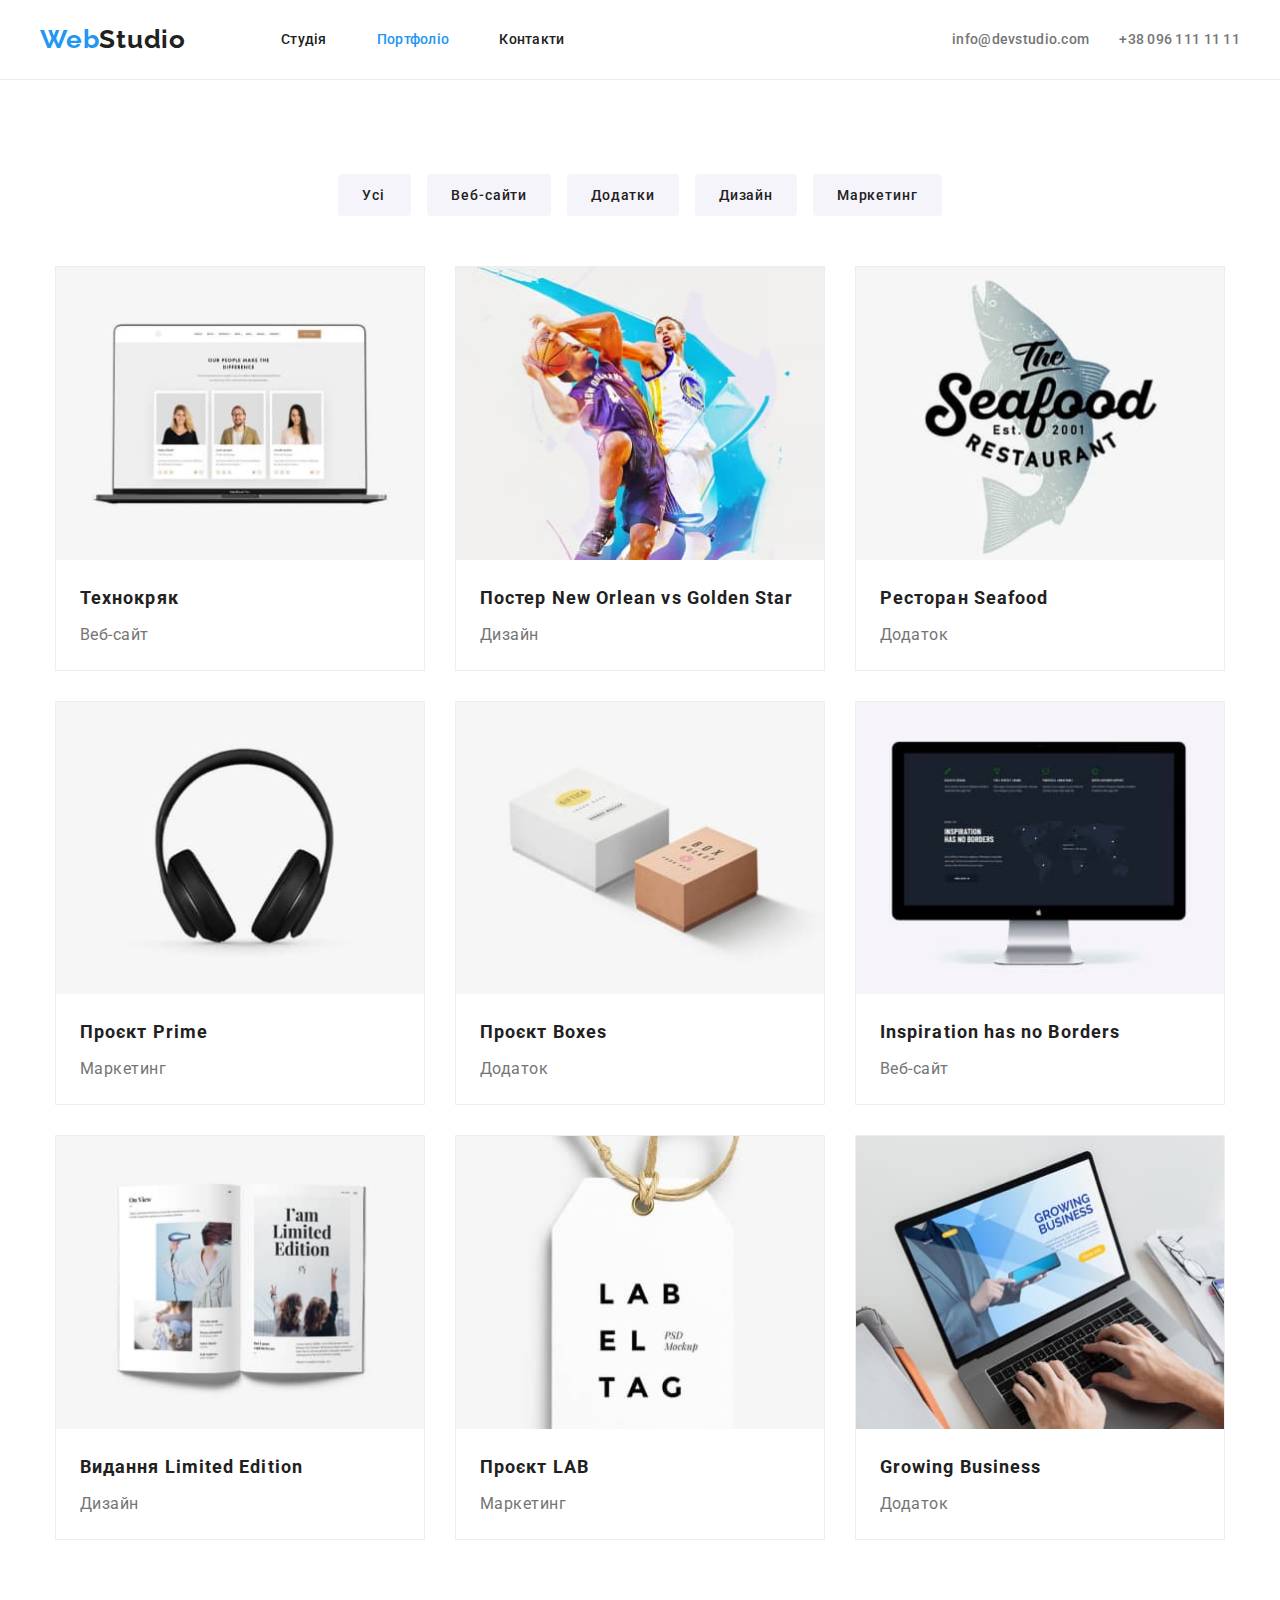
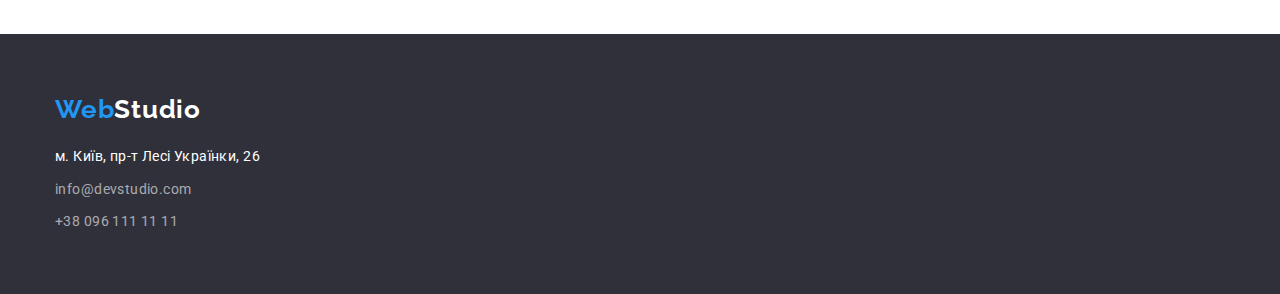
==== portfolio.html @ d3612d1d "Initial commit" ====
<!DOCTYPE html>
<html lang="uk">
  <head>
    <meta charset="UTF-8" />
    <meta http-equiv="X-UA-Compatible" content="IE=edge" />
    <meta name="viewport" content="width=device-width, initial-scale=1.0" />
    <title>Document</title>
    <link
      href="https://fonts.googleapis.com/css2?family=Raleway:wght@700&family=Roboto:wght@400;500;700;900&display=swap"
      rel="stylesheet" />
    <link
      rel="stylesheet"
      href="https://cdnjs.cloudflare.com/ajax/libs/modern-normalize/1.1.0/modern-normalize.min.css" />
    <link rel="stylesheet" href="./css/styles.css" />
  </head>

  <body>
    <!-- Шапка сайту -->
    <header class="header">
      <div class="header-container">
        <nav class="page-header">
          <a class="header-logo link" href="./index.html"
            >Web<span class="accent">Studio</span></a
          >
          <ul class="page-header-list">
            <li class="menu-item">
              <a class="nav-link link" href="./index.html">Студія</a>
            </li>
            <li class="menu-item">
              <a class="nav-link current link" href="./portfolio.html"
                >Портфоліо</a
              >
            </li>
            <li class="menu-item">
              <a class="nav-link link" href="">Контакти</a>
            </li>
          </ul>
        </nav>

        <ul class="page-header contacts">
          <li class="menu-contacts">
            <a class="auth-nav link" href="mailto:info@devstudio.com"
              >info@devstudio.com</a
            >
          </li>
          <li>
            <a class="auth-nav link" href="tell:+380961111111"
              >+38 096 111 11 11</a
            >
          </li>
        </ul>
      </div>
    </header>

    <main class="hero secondary">
      <!-- Портфоліо кнопки -->

      <section class="section">
        <div class="container">
          <h1 class="visually-hidden">Портфоліо</h1>
          <ul class="buttons">
            <li><button class="button" type="button">Усі</button></li>
            <li><button class="button" type="button">Веб-сайти</button></li>
            <li><button class="button" type="button">Додатки</button></li>
            <li><button class="button" type="button">Дизайн</button></li>
            <li><button class="button" type="button">Маркетинг</button></li>
          </ul>
          <!-- Портфоліо картки -->
          <ul class="card-set">
            <li class="item">
              <div class="card-thumb">
                <img
                  src="./images/ptf1img.jpg"
                  alt="Ноутбук з відкритим сайтом"
                  width="370" />
              </div>

              <div class="card-content">
                <h2 class="progect-name">Технокряк</h2>
                <p class="description">Веб-сайт</p>
              </div>
            </li>

            <li class="item">
              <div class="card-thumb">
                <img
                  src="./images/ptf2img.jpg"
                  alt="Два баскетболісти"
                  width="370" />
              </div>
              <div class="card-content">
                <h2 class="progect-name">Постер New Orlean vs Golden Star</h2>
                <p class="description">Дизайн</p>
              </div>
            </li>

            <li class="item">
              <div class="card-thumb">
                <img
                  src="./images/ptf3img.jpg"
                  alt="Логотип Ресторану"
                  width="370" />
              </div>
              <div class="card-content">
                <h2 class="progect-name">Ресторан Seafood</h2>
                <p class="description">Додаток</p>
              </div>
            </li>

            <li class="item">
              <div class="card-thumb">
                <img
                  src="./images/ptf4img.jpg"
                  alt="Накладні навушники"
                  width="370" />
              </div>
              <div class="card-content">
                <h2 class="progect-name">Проєкт Prime</h2>
                <p class="description">Маркетинг</p>
              </div>
            </li>

            <li class="item">
              <div class="card-thumb">
                <img src="./images/ptf5img.jpg" alt="Дві коробки" width="370" />
              </div>
              <div class="card-content">
                <h2 class="progect-name">Проєкт Boxes</h2>
                <p class="description">Додаток</p>
              </div>
            </li>

            <li class="item">
              <div class="card-thumb">
                <img src="./images/ptf6img.jpg" alt="Монітор" width="370" />
              </div>
              <div class="card-content">
                <h2 class="progect-name">Inspiration has no Borders</h2>
                <p class="description">Веб-сайт</p>
              </div>
            </li>

            <li class="item">
              <div class="card-thumb">
                <img src="./images/ptf7img.jpg" alt="Книга" width="370" />
              </div>
              <div class="card-content">
                <h2 class="progect-name">Видання Limited Edition</h2>
                <p class="description">Дизайн</p>
              </div>
            </li>

            <li class="item">
              <div class="card-thumb">
                <img src="./images/ptf8img.jpg" alt="Бірка" width="370" />
              </div>
              <div class="card-content">
                <h2 class="progect-name">Проєкт LAB</h2>
                <p class="description">Маркетинг</p>
              </div>
            </li>

            <li class="item">
              <div class="card-thumb">
                <img
                  src="./images/ptf9img.jpg"
                  alt="Чоловік пише на наутбуці"
                  width="370" />
              </div>
              <div class="card-content">
                <h2 class="progect-name">Growing Business</h2>
                <p class="description">Додаток</p>
              </div>
            </li>
          </ul>
        </div>
      </section>
    </main>

    <footer class="footer">
      <div class="container">
        <a class="footer-logo link" href="./index.html"
          >Web<span class="footer-accent">Studio</span></a
        >
        <address>
          <ul>
            <li class="footer-list">
              <a
                class="link-map link"
                href="https://goo.gl/maps/CPtrU1FHBa2aNyZL9"
                target="_blank"
                rel="noopener noreferrer nofollow"
                >м. Київ, пр-т Лесі Українки, 26</a
              >
            </li>
            <li class="footer-list">
              <a class="footer-link link" href="mailto:info@devstudio.com"
                >info@devstudio.com</a
              >
            </li>
            <li class="footer-list">
              <a class="footer-link link" href="tel:+380961111111"
                >+38 096 111 11 11</a
              >
            </li>
          </ul>
        </address>
      </div>
    </footer>
  </body>
</html>
---- css/styles.css ----
/* ----------------------index.html---------------------- */

:root {
  --primary-text-color: #757575;
  --title-text-color: #212121;
  --accent-color: #2196f3;
  --primary-bgc-color: #fff;
  --card-set-gap: 30px;
}

body {
  color: var(--title-text-color);
  font-family: "Roboto", sans-serif;
  font-size: 14px;
  background-color: var(--primary-bgc-color);
}

.accent {
  color: var(--title-text-color);
}

.link {
  text-decoration: none;
}

.container {
  width: 1200px;
  padding: 0 15px;
  margin-left: auto;
  margin-right: auto;

  /* outline: 2px solid tomato; */
}

h1,
h2,
h3,
h4,
h5,
h6,
p {
  margin: 0;
}

ul,
ol {
  margin: 0;
  padding-left: 0;
}
img {
  display: block;
  max-width: 100%;
  height: auto;
}

/* ----------------------Шапка сайта---------------------- */

.header {
  border-bottom: 1px solid #ececec;
}
.header-container {
  display: flex;
  padding: 24px 0;
  width: 1200px;
  margin-left: auto;
  margin-right: auto;
}

.page-container {
  display: flex;
  align-items: center;
}

.page-header.contacts {
  display: flex;
  margin-left: auto;
  gap: 30px;
}

.page-header {
  display: flex;
  align-items: center;

  /* outline: 2px solid tomato; */
}

.page-header-list {
  display: flex;
  gap: 50px;
}

.header-logo {
  color: var(--accent-color);
  font-family: "Raleway";
  font-style: normal;
  font-size: 26px;
  font-weight: 700;
  line-height: 1.19;
  letter-spacing: 0.03em;
  margin-right: 95px;
}

.nav-link {
  color: var(--title-text-color);
  font-weight: 500;
  line-height: 1.14;
  letter-spacing: 0.02em;
}
.nav-link.current {
  color: var(--accent-color);
}
.nav-link:hover,
.nav-link:focus {
  color: var(--accent-color);
}
.header .auth-nav {
  font-weight: 500;
  line-height: 1.14;
  letter-spacing: 0.02em;
  color: var(--primary-text-color);
}
.header .auth-nav:hover,
.header .auth-nav:focus {
  color: var(--accent-color);
}
.button {
  border-radius: 4px;
  border-color: transparent;
  color: var(--title-text-color);
  cursor: pointer;
  background: #f5f4fa;
  font-weight: 500;
  line-height: 1.88;
  padding: 6px 22px;
  margin: 0 8px;
  min-width: 73px;
  display: flex;
  align-items: center;
  text-align: center;
  letter-spacing: 0.06em;
}
.button:hover {
  background-color: var(--accent-color);
  color: #ffffff;
  box-shadow: 0px 4px 4px rgba(0, 0, 0, 0.15);
}

.button.order {
  display: inline-block;
  background-color: var(--accent-color);
  color: var(--primary-bgc-color);
  box-shadow: 0px 4px 4px rgba(0, 0, 0, 0.15);
  border-radius: 4px;
  margin-top: 30px;
}
.button.order:hover {
  background: var(--primary-bgc-color);
  color: var(--title-text-color);
}
.buttons {
  display: flex;
  justify-content: center;
  margin-bottom: 50px;
}

/* ----------------------Герой---------------------- */

.visually-hidden {
  position: absolute;
  width: 1px;
  height: 1px;
  margin: -1px;
  border: 0;
  padding: 0;

  white-space: nowrap;
  clip-path: inset(100%);
  clip: rect(0 0 0 0);
  overflow: hidden;
}
.overlay {
  max-width: 1600px;
  background-color: #2196f3;
}

.hero.secondary {
  background: #f5f5f5;
}

.hero-title {
  width: 696px;
  font-weight: 900;
  line-height: 1.36;
  font-size: 44px;
  letter-spacing: 0.06em;
  text-transform: uppercase;
  margin: 0 auto;
  color: var(--primary-bgc-color);
}
ul {
  list-style: none;
}

/* ----------------------Cекції---------------------- */

.section {
  padding-top: 94px;
  padding-bottom: 94px;
}
.section.hero {
  background: #2f303a;
  text-align: center;
  padding: 200px 0;
}
.section-title {
  font-size: 36px;
  line-height: 1.16;
  letter-spacing: 0.03em;
  margin-bottom: 50px;
  text-align: center;
}
.container-advantages {
  width: 270px;
}

.about {
  padding-top: 0;
}

.title {
  margin-bottom: 10px;
  font-size: 14px;
  text-transform: uppercase;
}
.section .text {
  color: var(--primary-text-color);
  line-height: 1.71;
  letter-spacing: 0.03em;
}

.team .name {
  font-weight: 500;
  line-height: 1.18;
  font-size: 16px;
  text-align: center;
  letter-spacing: 0.03em;
  margin-bottom: 10px;
}
.team .position {
  line-height: 1.18;
  font-size: 16px;
  text-align: center;
  letter-spacing: 0.03em;
  color: var(--primary-text-color);
}
.team {
  background: #f5f4fa;
}
.section .item-team {
  background: var(--primary-bgc-color);
  box-shadow: 0px 1px 3px rgba(0, 0, 0, 0.12), 0px 1px 1px rgba(0, 0, 0, 0.14),
    0px 2px 1px rgba(0, 0, 0, 0.2);
  border-radius: 0px 0px 4px 4px;
}

.ourteam {
  display: flex;
  flex-wrap: wrap;
  margin-left: calc(-1 * var(--card-set-gap));
  margin-top: calc(-1 * var(--card-set-gap));
}
.team-content {
  padding: 30px;
}
.item-team {
  width: 270px;
  height: 368px;
  margin-left: var(--card-set-gap);
  margin-top: var(--card-set-gap);

  text-align: center;
}
.team {
  padding-bottom: 94px;
  background-color: #f5f4fa;
}

.advantages {
  display: flex;
  gap: 30px;
}
.whatwedo {
  display: flex;
  gap: 30px;
}

/* ----------------------Футер---------------------- */

.footer {
  background: #2f303a;
  padding: 60px 0;
}
.footer-list:not(:last-child) {
  margin-bottom: 9px;
}
.footer-logo {
  color: var(--accent-color);
  font-family: "Raleway";
  font-style: normal;
  font-weight: 700;
  font-size: 26px;
  line-height: 1.19;
  letter-spacing: 0.03em;
  margin-bottom: 20px;
  display: block;
}
.footer-logo:hover,
.footer-logo:focus {
  color: var(--accent-color);
}
.footer-link {
  font-style: normal;
  line-height: 1.71;
  letter-spacing: 0.03em;
  color: rgba(255, 255, 255, 0.6);
}

.footer-link:hover,
.footer-link:focus {
  color: var(--accent-color);
}
.footer .link-map {
  font-style: normal;
  line-height: 1.71;
  letter-spacing: 0.03em;
  color: var(--primary-bgc-color);
}

.footer-accent {
  color: var(--primary-bgc-color);
}

/* ----------------------portfolio.html---------------------- */

.hero.secondary {
  background-color: #fff;
}
.progect-name {
  line-height: 2;
  display: flex;
  font-size: 18px;
  letter-spacing: 0.06em;
  color: var(--title-text-color);
  margin-left: auto;
  margin-bottom: 4px;
}

.description {
  line-height: 1.88;
  display: flex;
  letter-spacing: 0.03em;
  font-size: 16px;
  color: var(--primary-text-color);
  margin-left: auto;
}

.card-set .item {
  background: #ffffff;
  border: 1px solid #eeeeee;
  flex-basis: calc(100% / 3 - var(--card-set-gap));
  margin-left: var(--card-set-gap);
  margin-top: var(--card-set-gap);

  /* outline: 1px solid teal; */
}
.card-set {
  display: flex;
  flex-wrap: wrap;
  margin-left: calc(-1 * var(--card-set-gap));
  margin-top: calc(-1 * var(--card-set-gap));
}

.item * {
  /* outline: 1px solid red; */
}
.card-content {
  padding: 20px 24px;
}
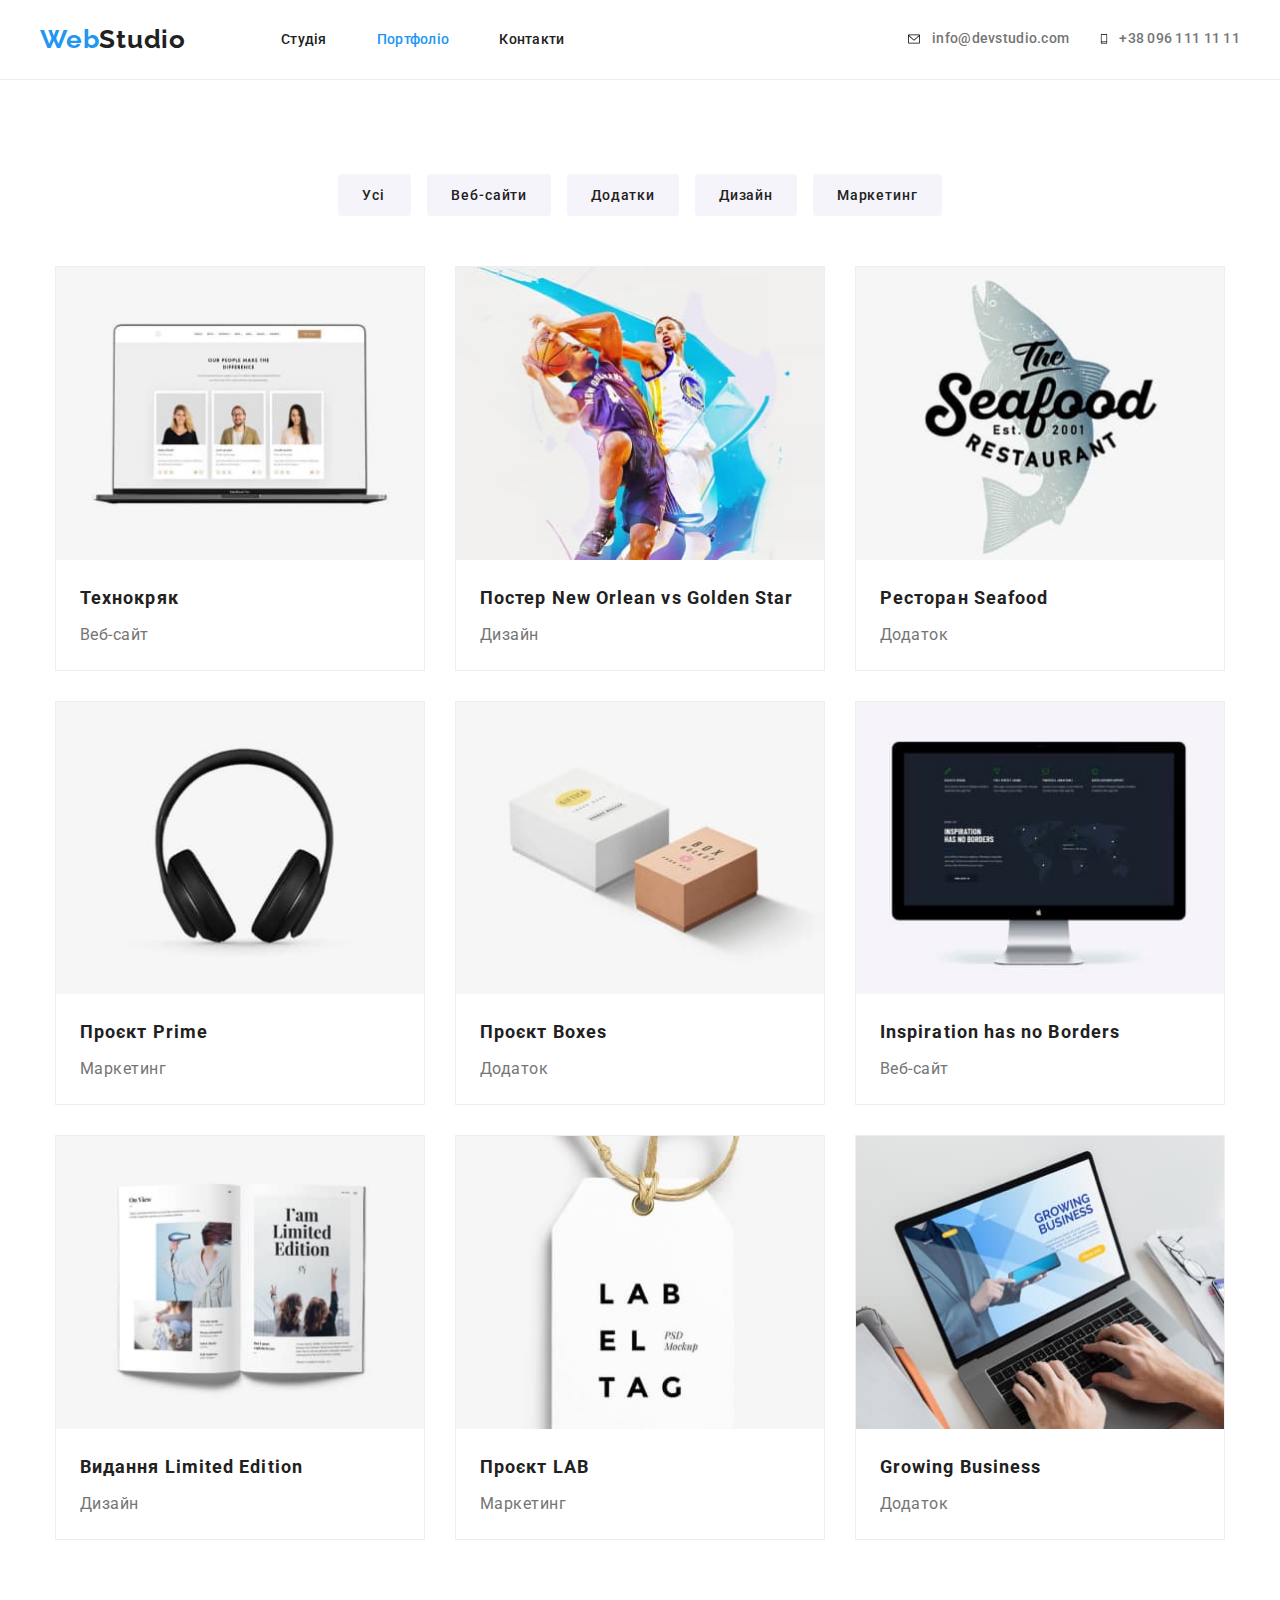
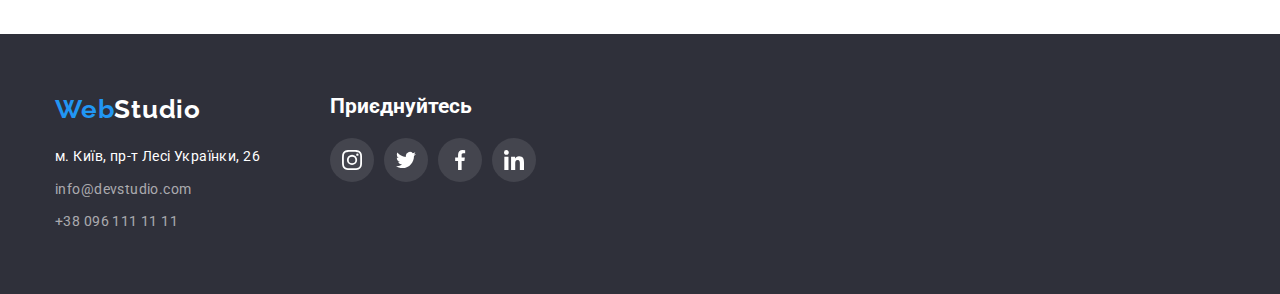
==== commit 015c6ac6: "Додає svg іконки на макет" ====
--- a/portfolio.html
+++ b/portfolio.html
@@ -40,12 +40,18 @@
         <ul class="page-header contacts">
           <li class="menu-contacts">
             <a class="auth-nav link" href="mailto:info@devstudio.com"
-              >info@devstudio.com</a
+              ><svg class="icon-contacts" width="16" height="12">
+                <use href="./images/symbol-defs.svg#icon-envelope"></use>
+              </svg>
+              info@devstudio.com</a
             >
           </li>
-          <li>
+          <li class="menu-contacts">
             <a class="auth-nav link" href="tell:+380961111111"
-              >+38 096 111 11 11</a
+              ><svg class="icon-contacts" width="10" height="16">
+                <use href="./images/symbol-defs.svg#icon-smartphone"></use>
+              </svg>
+              +38 096 111 11 11</a
             >
           </li>
         </ul>
@@ -54,7 +60,6 @@
 
     <main class="hero secondary">
       <!-- Портфоліо кнопки -->
-
       <section class="section">
         <div class="container">
           <h1 class="visually-hidden">Портфоліо</h1>
@@ -178,33 +183,69 @@
     </main>
 
     <footer class="footer">
-      <div class="container">
-        <a class="footer-logo link" href="./index.html"
-          >Web<span class="footer-accent">Studio</span></a
-        >
-        <address>
-          <ul>
-            <li class="footer-list">
-              <a
-                class="link-map link"
-                href="https://goo.gl/maps/CPtrU1FHBa2aNyZL9"
-                target="_blank"
-                rel="noopener noreferrer nofollow"
-                >м. Київ, пр-т Лесі Українки, 26</a
-              >
-            </li>
-            <li class="footer-list">
-              <a class="footer-link link" href="mailto:info@devstudio.com"
-                >info@devstudio.com</a
-              >
-            </li>
-            <li class="footer-list">
-              <a class="footer-link link" href="tel:+380961111111"
-                >+38 096 111 11 11</a
-              >
-            </li>
-          </ul>
-        </address>
+      <div class="container foot-er">
+        <div class="info">
+          <a class="footer-logo link" href="./index.html"
+            >Web<span class="footer-accent">Studio</span></a
+          >
+
+          <address>
+            <ul>
+              <li class="footer-list">
+                <a
+                  class="link-map link"
+                  href="https://goo.gl/maps/CPtrU1FHBa2aNyZL9"
+                  target="_blank"
+                  rel="noopener noreferrer nofollow"
+                  >м. Київ, пр-т Лесі Українки, 26</a
+                >
+              </li>
+              <li class="footer-list">
+                <a class="footer-link link" href="mailto:info@devstudio.com"
+                  >info@devstudio.com</a
+                >
+              </li>
+              <li class="footer-list">
+                <a class="footer-link link" href="tel:+380961111111"
+                  >+38 096 111 11 11</a
+                >
+              </li>
+            </ul>
+          </address>
+        </div>
+        <div class="footer-info">
+          <h2 class="footer-title">Приєднуйтесь</h2>
+          <ul class="social-footer">
+            <li class="icon-list">
+              <a href="" class="footer-icon">
+                <svg class="icon">
+                  <use href="./images/symbol-defs.svg#icon-instagram"></use>
+                </svg>
+              </a>
+            </li>
+            <li>
+              <a href="" class="footer-icon">
+                <svg class="icon" width="20" height="20">
+                  <use href="./images/symbol-defs.svg#icon-twitter"></use>
+                </svg>
+              </a>
+            </li>
+            <li>
+              <a href="" class="footer-icon"
+                ><svg class="icon">
+                  <use href="./images/symbol-defs.svg#icon-facebook"></use>
+                </svg>
+              </a>
+            </li>
+            <li>
+              <a href="" class="footer-icon"
+                ><svg class="icon">
+                  <use href="./images/symbol-defs.svg#icon-linkedin"></use>
+                </svg>
+              </a>
+            </li>
+          </ul>
+        </div>
       </div>
     </footer>
   </body>
--- a/css/styles.css
+++ b/css/styles.css
@@ -5,6 +5,7 @@
   --title-text-color: #212121;
   --accent-color: #2196f3;
   --primary-bgc-color: #fff;
+  --primary-svg-color: #afb1b8;
   --card-set-gap: 30px;
 }
 
@@ -29,7 +30,7 @@
   margin-left: auto;
   margin-right: auto;
 
-  /* outline: 2px solid tomato; */
+  /* outline: 2px solid teal; */
 }
 
 h1,
@@ -65,6 +66,16 @@
   margin-left: auto;
   margin-right: auto;
 }
+.icon-contacts {
+  display: inline-flex;
+  align-items: center;
+  color: #afb1b8;
+  margin-right: 10px;
+}
+
+.menu-contacts {
+  display: inline-flex;
+}
 
 .page-container {
   display: flex;
@@ -113,6 +124,10 @@
 .nav-link:focus {
   color: var(--accent-color);
 }
+.auth-nav {
+  display: flex;
+  align-items: center;
+}
 .header .auth-nav {
   font-weight: 500;
   line-height: 1.14;
@@ -122,7 +137,9 @@
 .header .auth-nav:hover,
 .header .auth-nav:focus {
   color: var(--accent-color);
-}
+  fill: var(--accent-color);
+}
+
 .button {
   border-radius: 4px;
   border-color: transparent;
@@ -178,9 +195,20 @@
   clip: rect(0 0 0 0);
   overflow: hidden;
 }
-.overlay {
+.section.hero.overlay {
+  height: 600px;
   max-width: 1600px;
-  background-color: #2196f3;
+  margin-left: auto;
+  margin-right: auto;
+  background-image: linear-gradient(
+      to right,
+      rgba(47, 48, 58, 0.4),
+      rgba(47, 48, 58, 0.4)
+    ),
+    url(../images/backgroundimg.jpg);
+  background-size: cover;
+  background-position: center;
+  background-repeat: no-repeat;
 }
 
 .hero.secondary {
@@ -219,8 +247,15 @@
   margin-bottom: 50px;
   text-align: center;
 }
-.container-advantages {
+.icon-advanteges {
+  height: 120px;
   width: 270px;
+  margin-bottom: 30px;
+  display: flex;
+  align-items: center;
+  justify-content: center;
+  background-color: #f5f4fa;
+  border-radius: 4px;
 }
 
 .about {
@@ -270,11 +305,11 @@
   margin-top: calc(-1 * var(--card-set-gap));
 }
 .team-content {
-  padding: 30px;
+  padding-top: 30px;
+  padding-bottom: 16px;
 }
 .item-team {
   width: 270px;
-  height: 368px;
   margin-left: var(--card-set-gap);
   margin-top: var(--card-set-gap);
 
@@ -284,6 +319,32 @@
   padding-bottom: 94px;
   background-color: #f5f4fa;
 }
+.social-link {
+  display: flex;
+  justify-content: center;
+  gap: 10px;
+  margin-bottom: 30px;
+}
+.icon {
+  height: 20px;
+  width: 20px;
+  fill: currentColor;
+}
+
+.link-icon {
+  display: flex;
+  align-items: center;
+  justify-content: center;
+  height: 44px;
+  width: 44px;
+  border-radius: 50%;
+  color: var(--primary-svg-color);
+}
+.link-icon:hover,
+.link-icon:hover {
+  background-color: var(--accent-color);
+  color: var(--primary-bgc-color);
+}
 
 .advantages {
   display: flex;
@@ -292,6 +353,42 @@
 .whatwedo {
   display: flex;
   gap: 30px;
+}
+.clients-title {
+  text-align: center;
+  margin-bottom: 50px;
+
+  font-weight: 700;
+  font-size: 36px;
+  line-height: 1.16;
+  letter-spacing: 0.03em;
+
+  color: var(--title-text-color);
+}
+.clients {
+  display: flex;
+  gap: 30px;
+  justify-content: center;
+
+  /* outline: 1px solid tomato; */
+}
+
+.client-link {
+  display: flex;
+  align-items: center;
+  justify-content: center;
+  padding: 16px 32px;
+  height: 92px;
+  width: 170px;
+  fill: var(--primary-svg-color);
+  border: 1px solid var(--primary-svg-color);
+  border-radius: 4px;
+}
+
+.client-link:hover,
+.client-link:focus {
+  border-color: var(--accent-color);
+  fill: var(--accent-color);
 }
 
 /* ----------------------Футер---------------------- */
@@ -299,6 +396,10 @@
 .footer {
   background: #2f303a;
   padding: 60px 0;
+}
+
+.footer-info {
+  text-align: center;
 }
 .footer-list:not(:last-child) {
   margin-bottom: 9px;
@@ -339,6 +440,38 @@
 .footer-accent {
   color: var(--primary-bgc-color);
 }
+.foot-er {
+  display: flex;
+  gap: 70px;
+}
+
+.footer-title {
+  color: var(--primary-bgc-color);
+  margin-bottom: 20px;
+}
+.social-footer {
+  display: flex;
+  justify-content: center;
+  gap: 10px;
+  margin-bottom: 30px;
+}
+.footer-info {
+  text-align: left;
+}
+.footer-icon {
+  display: flex;
+  align-items: center;
+  justify-content: center;
+  height: 44px;
+  width: 44px;
+  border-radius: 50%;
+  color: var(--primary-bgc-color);
+  background-color: rgba(255, 255, 255, 0.1);
+}
+.footer-icon:hover,
+.footer-icon:hover {
+  background-color: var(--accent-color);
+}
 
 /* ----------------------portfolio.html---------------------- */
 
@@ -347,21 +480,20 @@
 }
 .progect-name {
   line-height: 2;
-  display: flex;
+
   font-size: 18px;
   letter-spacing: 0.06em;
   color: var(--title-text-color);
-  margin-left: auto;
+
   margin-bottom: 4px;
 }
 
 .description {
   line-height: 1.88;
-  display: flex;
+
   letter-spacing: 0.03em;
   font-size: 16px;
   color: var(--primary-text-color);
-  margin-left: auto;
 }
 
 .card-set .item {
@@ -380,9 +512,12 @@
   margin-top: calc(-1 * var(--card-set-gap));
 }
 
-.item * {
-  /* outline: 1px solid red; */
-}
 .card-content {
   padding: 20px 24px;
 }
+.item:hover,
+.item:focus {
+  border: 1px solid #eeeeee;
+  box-shadow: 0px 1px 1px rgba(0, 0, 0, 0.12), 0px 4px 4px rgba(0, 0, 0, 0.06),
+    1px 4px 6px rgba(0, 0, 0, 0.16);
+}
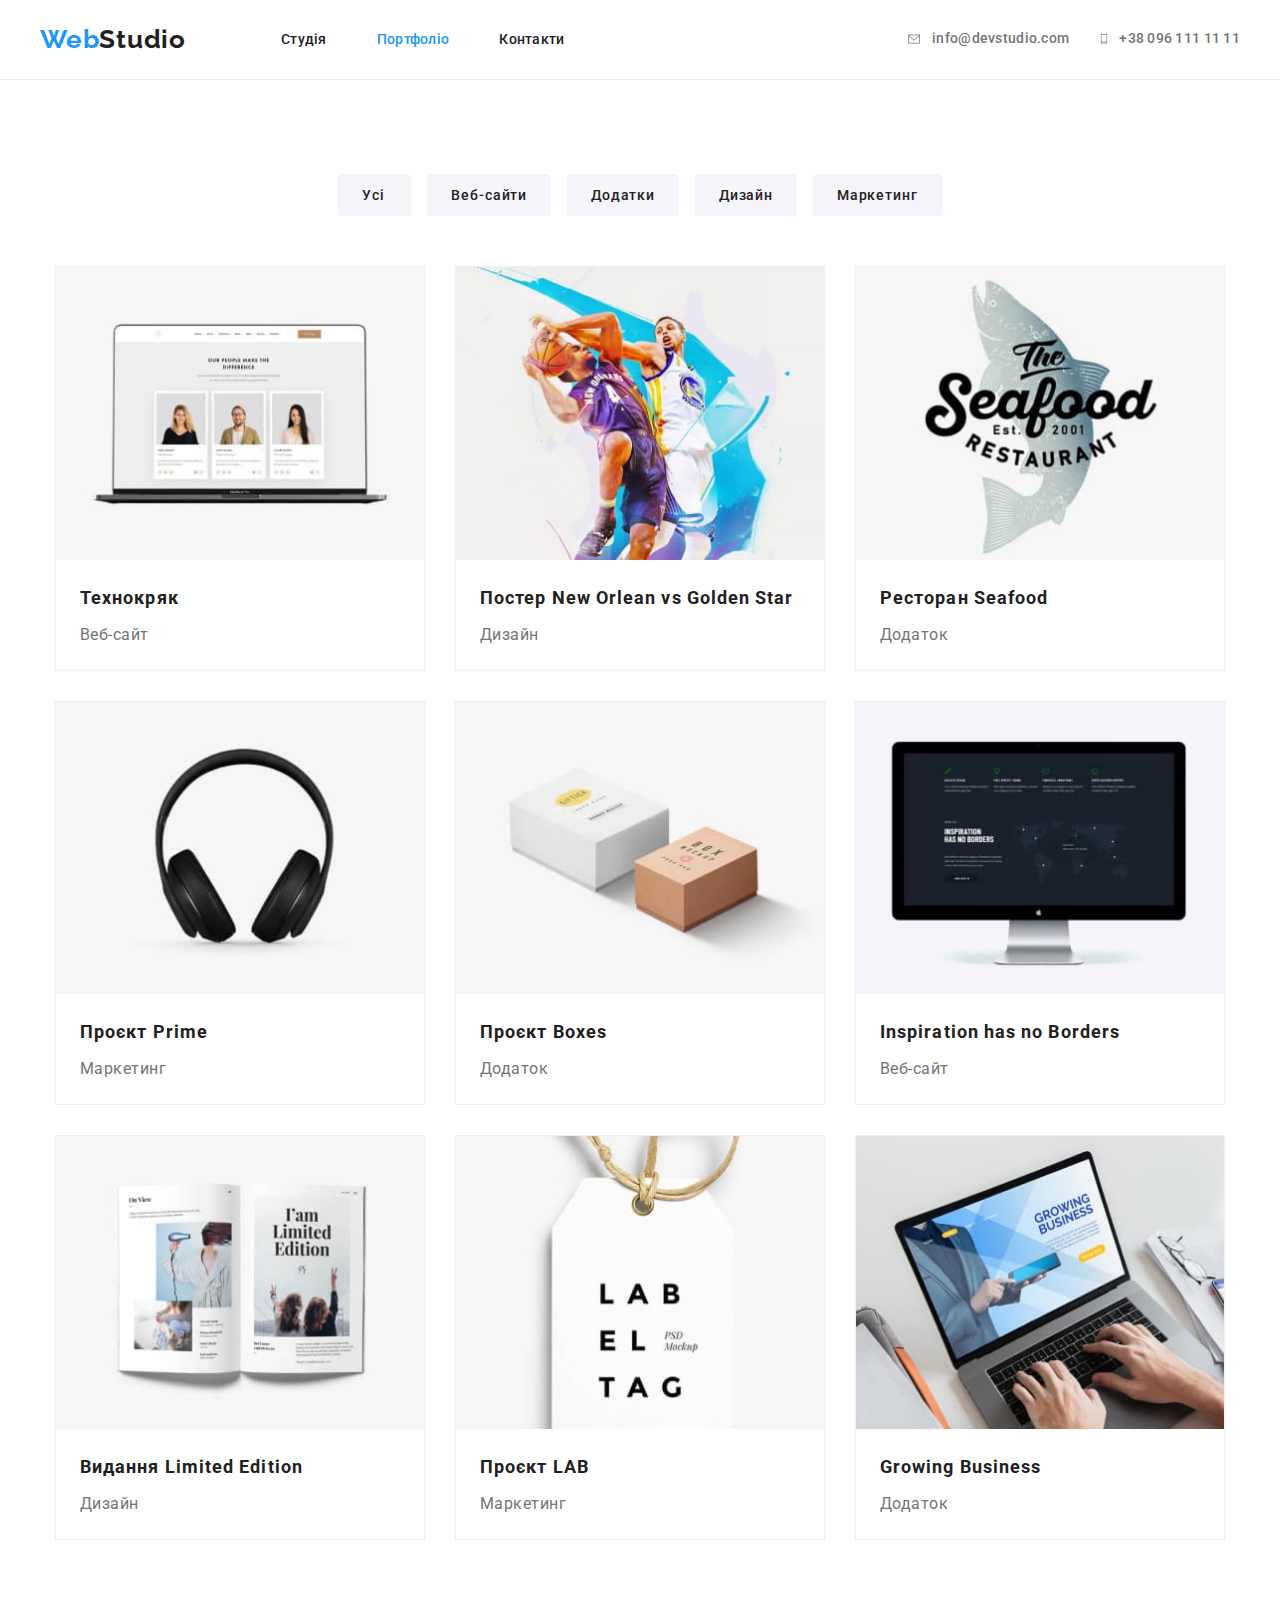
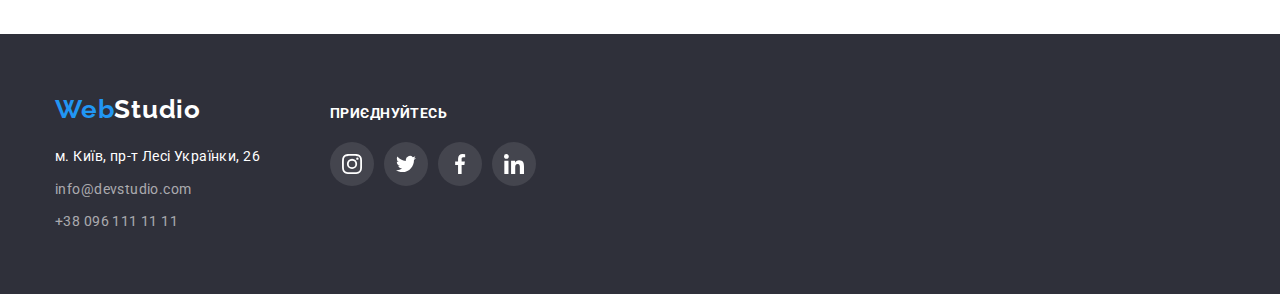
==== commit 1fbfdcc2: "Додає доопрацювання стилів" ====
--- a/portfolio.html
+++ b/portfolio.html
@@ -63,6 +63,7 @@
       <section class="section">
         <div class="container">
           <h1 class="visually-hidden">Портфоліо</h1>
+          <!-- Кнопки -->
           <ul class="buttons">
             <li><button class="button" type="button">Усі</button></li>
             <li><button class="button" type="button">Веб-сайти</button></li>
@@ -73,109 +74,130 @@
           <!-- Портфоліо картки -->
           <ul class="card-set">
             <li class="item">
-              <div class="card-thumb">
-                <img
-                  src="./images/ptf1img.jpg"
-                  alt="Ноутбук з відкритим сайтом"
-                  width="370" />
-              </div>
-
-              <div class="card-content">
-                <h2 class="progect-name">Технокряк</h2>
-                <p class="description">Веб-сайт</p>
-              </div>
-            </li>
-
-            <li class="item">
-              <div class="card-thumb">
-                <img
-                  src="./images/ptf2img.jpg"
-                  alt="Два баскетболісти"
-                  width="370" />
-              </div>
-              <div class="card-content">
-                <h2 class="progect-name">Постер New Orlean vs Golden Star</h2>
-                <p class="description">Дизайн</p>
-              </div>
-            </li>
-
-            <li class="item">
-              <div class="card-thumb">
-                <img
-                  src="./images/ptf3img.jpg"
-                  alt="Логотип Ресторану"
-                  width="370" />
-              </div>
-              <div class="card-content">
-                <h2 class="progect-name">Ресторан Seafood</h2>
-                <p class="description">Додаток</p>
-              </div>
-            </li>
-
-            <li class="item">
-              <div class="card-thumb">
-                <img
-                  src="./images/ptf4img.jpg"
-                  alt="Накладні навушники"
-                  width="370" />
-              </div>
-              <div class="card-content">
-                <h2 class="progect-name">Проєкт Prime</h2>
-                <p class="description">Маркетинг</p>
-              </div>
-            </li>
-
-            <li class="item">
-              <div class="card-thumb">
-                <img src="./images/ptf5img.jpg" alt="Дві коробки" width="370" />
-              </div>
-              <div class="card-content">
-                <h2 class="progect-name">Проєкт Boxes</h2>
-                <p class="description">Додаток</p>
-              </div>
-            </li>
-
-            <li class="item">
-              <div class="card-thumb">
-                <img src="./images/ptf6img.jpg" alt="Монітор" width="370" />
-              </div>
-              <div class="card-content">
-                <h2 class="progect-name">Inspiration has no Borders</h2>
-                <p class="description">Веб-сайт</p>
-              </div>
-            </li>
-
-            <li class="item">
-              <div class="card-thumb">
-                <img src="./images/ptf7img.jpg" alt="Книга" width="370" />
-              </div>
-              <div class="card-content">
-                <h2 class="progect-name">Видання Limited Edition</h2>
-                <p class="description">Дизайн</p>
-              </div>
-            </li>
-
-            <li class="item">
-              <div class="card-thumb">
-                <img src="./images/ptf8img.jpg" alt="Бірка" width="370" />
-              </div>
-              <div class="card-content">
-                <h2 class="progect-name">Проєкт LAB</h2>
-                <p class="description">Маркетинг</p>
-              </div>
-            </li>
-
-            <li class="item">
-              <div class="card-thumb">
-                <img
-                  src="./images/ptf9img.jpg"
-                  alt="Чоловік пише на наутбуці"
-                  width="370" />
-              </div>
-              <div class="card-content">
-                <h2 class="progect-name">Growing Business</h2>
-                <p class="description">Додаток</p>
-              </div>
+              <a class="item-list" href="">
+                <div class="card-thumb">
+                  <img
+                    src="./images/ptf1img.jpg"
+                    alt="Ноутбук з відкритим сайтом"
+                    width="370" />
+                </div>
+
+                <div class="card-content">
+                  <h2 class="progect-name">Технокряк</h2>
+                  <p class="description">Веб-сайт</p>
+                </div></a
+              >
+            </li>
+
+            <li class="item">
+              <a class="item-list" href="">
+                <div class="card-thumb">
+                  <img
+                    src="./images/ptf2img.jpg"
+                    alt="Два баскетболісти"
+                    width="370" />
+                </div>
+                <div class="card-content">
+                  <h2 class="progect-name">Постер New Orlean vs Golden Star</h2>
+                  <p class="description">Дизайн</p>
+                </div></a
+              >
+            </li>
+
+            <li class="item">
+              <a class="item-list" href="">
+                <div class="card-thumb">
+                  <img
+                    src="./images/ptf3img.jpg"
+                    alt="Логотип Ресторану"
+                    width="370" />
+                </div>
+                <div class="card-content">
+                  <h2 class="progect-name">Ресторан Seafood</h2>
+                  <p class="description">Додаток</p>
+                </div></a
+              >
+            </li>
+
+            <li class="item">
+              <a class="item-list" href="">
+                <div class="card-thumb">
+                  <img
+                    src="./images/ptf4img.jpg"
+                    alt="Накладні навушники"
+                    width="370" />
+                </div>
+                <div class="card-content">
+                  <h2 class="progect-name">Проєкт Prime</h2>
+                  <p class="description">Маркетинг</p>
+                </div></a
+              >
+            </li>
+
+            <li class="item">
+              <a class="item-list" href="">
+                <div class="card-thumb">
+                  <img
+                    src="./images/ptf5img.jpg"
+                    alt="Дві коробки"
+                    width="370" />
+                </div>
+                <div class="card-content">
+                  <h2 class="progect-name">Проєкт Boxes</h2>
+                  <p class="description">Додаток</p>
+                </div></a
+              >
+            </li>
+
+            <li class="item">
+              <a class="item-list" href="">
+                <div class="card-thumb">
+                  <img src="./images/ptf6img.jpg" alt="Монітор" width="370" />
+                </div>
+                <div class="card-content">
+                  <h2 class="progect-name">Inspiration has no Borders</h2>
+                  <p class="description">Веб-сайт</p>
+                </div></a
+              >
+            </li>
+
+            <li class="item">
+              <a class="item-list" href="">
+                <div class="card-thumb">
+                  <img src="./images/ptf7img.jpg" alt="Книга" width="370" />
+                </div>
+                <div class="card-content">
+                  <h2 class="progect-name">Видання Limited Edition</h2>
+                  <p class="description">Дизайн</p>
+                </div></a
+              >
+            </li>
+
+            <li class="item">
+              <a class="item-list" href="">
+                <div class="card-thumb">
+                  <img src="./images/ptf8img.jpg" alt="Бірка" width="370" />
+                </div>
+                <div class="card-content">
+                  <h2 class="progect-name">Проєкт LAB</h2>
+                  <p class="description">Маркетинг</p>
+                </div></a
+              >
+            </li>
+
+            <li class="item">
+              <a class="item-list" href="">
+                <div class="card-thumb">
+                  <img
+                    src="./images/ptf9img.jpg"
+                    alt="Чоловік пише на наутбуці"
+                    width="370" />
+                </div>
+                <div class="card-content">
+                  <h2 class="progect-name">Growing Business</h2>
+                  <p class="description">Додаток</p>
+                </div></a
+              >
             </li>
           </ul>
         </div>
@@ -218,28 +240,28 @@
           <ul class="social-footer">
             <li class="icon-list">
               <a href="" class="footer-icon">
-                <svg class="icon">
+                <svg class="icon-footer" width="20" height="20">
                   <use href="./images/symbol-defs.svg#icon-instagram"></use>
                 </svg>
               </a>
             </li>
             <li>
               <a href="" class="footer-icon">
-                <svg class="icon" width="20" height="20">
+                <svg class="icon-footer" width="20" height="20">
                   <use href="./images/symbol-defs.svg#icon-twitter"></use>
                 </svg>
               </a>
             </li>
             <li>
               <a href="" class="footer-icon"
-                ><svg class="icon">
+                ><svg class="icon-footer" width="20" height="20">
                   <use href="./images/symbol-defs.svg#icon-facebook"></use>
                 </svg>
               </a>
             </li>
             <li>
               <a href="" class="footer-icon"
-                ><svg class="icon">
+                ><svg class="icon-footer" width="20" height="20">
                   <use href="./images/symbol-defs.svg#icon-linkedin"></use>
                 </svg>
               </a>
--- a/css/styles.css
+++ b/css/styles.css
@@ -67,9 +67,7 @@
   margin-right: auto;
 }
 .icon-contacts {
-  display: inline-flex;
-  align-items: center;
-  color: #afb1b8;
+  fill: currentColor;
   margin-right: 10px;
 }
 
@@ -134,10 +132,11 @@
   letter-spacing: 0.02em;
   color: var(--primary-text-color);
 }
-.header .auth-nav:hover,
-.header .auth-nav:focus {
-  color: var(--accent-color);
-  fill: var(--accent-color);
+.auth-nav:hover,
+.icon-contacts:hover,
+.auth-nav:focus,
+.icon-contacts:focus {
+  color: var(--accent-color);
 }
 
 .button {
@@ -156,7 +155,8 @@
   text-align: center;
   letter-spacing: 0.06em;
 }
-.button:hover {
+.button:hover,
+.button:focus {
   background-color: var(--accent-color);
   color: #ffffff;
   box-shadow: 0px 4px 4px rgba(0, 0, 0, 0.15);
@@ -287,6 +287,7 @@
   text-align: center;
   letter-spacing: 0.03em;
   color: var(--primary-text-color);
+  margin-bottom: 16px;
 }
 .team {
   background: #f5f4fa;
@@ -306,7 +307,7 @@
 }
 .team-content {
   padding-top: 30px;
-  padding-bottom: 16px;
+  padding-bottom: 30px;
 }
 .item-team {
   width: 270px;
@@ -323,11 +324,8 @@
   display: flex;
   justify-content: center;
   gap: 10px;
-  margin-bottom: 30px;
 }
 .icon {
-  height: 20px;
-  width: 20px;
   fill: currentColor;
 }
 
@@ -372,15 +370,17 @@
 
   /* outline: 1px solid tomato; */
 }
+.icon-position {
+  fill: currentColor;
+}
 
 .client-link {
   display: flex;
   align-items: center;
   justify-content: center;
-  padding: 16px 32px;
   height: 92px;
   width: 170px;
-  fill: var(--primary-svg-color);
+  color: var(--primary-svg-color);
   border: 1px solid var(--primary-svg-color);
   border-radius: 4px;
 }
@@ -388,7 +388,7 @@
 .client-link:hover,
 .client-link:focus {
   border-color: var(--accent-color);
-  fill: var(--accent-color);
+  color: var(--accent-color);
 }
 
 /* ----------------------Футер---------------------- */
@@ -443,17 +443,23 @@
 .foot-er {
   display: flex;
   gap: 70px;
+  align-items: baseline;
 }
 
 .footer-title {
   color: var(--primary-bgc-color);
   margin-bottom: 20px;
+
+  font-size: 14px;
+  line-height: 1.14;
+  letter-spacing: 0.03em;
+  text-transform: uppercase;
 }
 .social-footer {
   display: flex;
   justify-content: center;
   gap: 10px;
-  margin-bottom: 30px;
+  /* margin-bottom: 30px; */
 }
 .footer-info {
   text-align: left;
@@ -472,6 +478,9 @@
 .footer-icon:hover {
   background-color: var(--accent-color);
 }
+.icon-footer {
+  fill: var(--primary-bgc-color);
+}
 
 /* ----------------------portfolio.html---------------------- */
 
@@ -497,8 +506,8 @@
 }
 
 .card-set .item {
+  border: 1px solid #eeeeee;
   background: #ffffff;
-  border: 1px solid #eeeeee;
   flex-basis: calc(100% / 3 - var(--card-set-gap));
   margin-left: var(--card-set-gap);
   margin-top: var(--card-set-gap);
@@ -511,12 +520,16 @@
   margin-left: calc(-1 * var(--card-set-gap));
   margin-top: calc(-1 * var(--card-set-gap));
 }
+.item-list {
+  display: block;
+  text-decoration: none;
+}
 
 .card-content {
   padding: 20px 24px;
 }
-.item:hover,
-.item:focus {
+.item-list:hover,
+.item-list:focus {
   border: 1px solid #eeeeee;
   box-shadow: 0px 1px 1px rgba(0, 0, 0, 0.12), 0px 4px 4px rgba(0, 0, 0, 0.06),
     1px 4px 6px rgba(0, 0, 0, 0.16);
